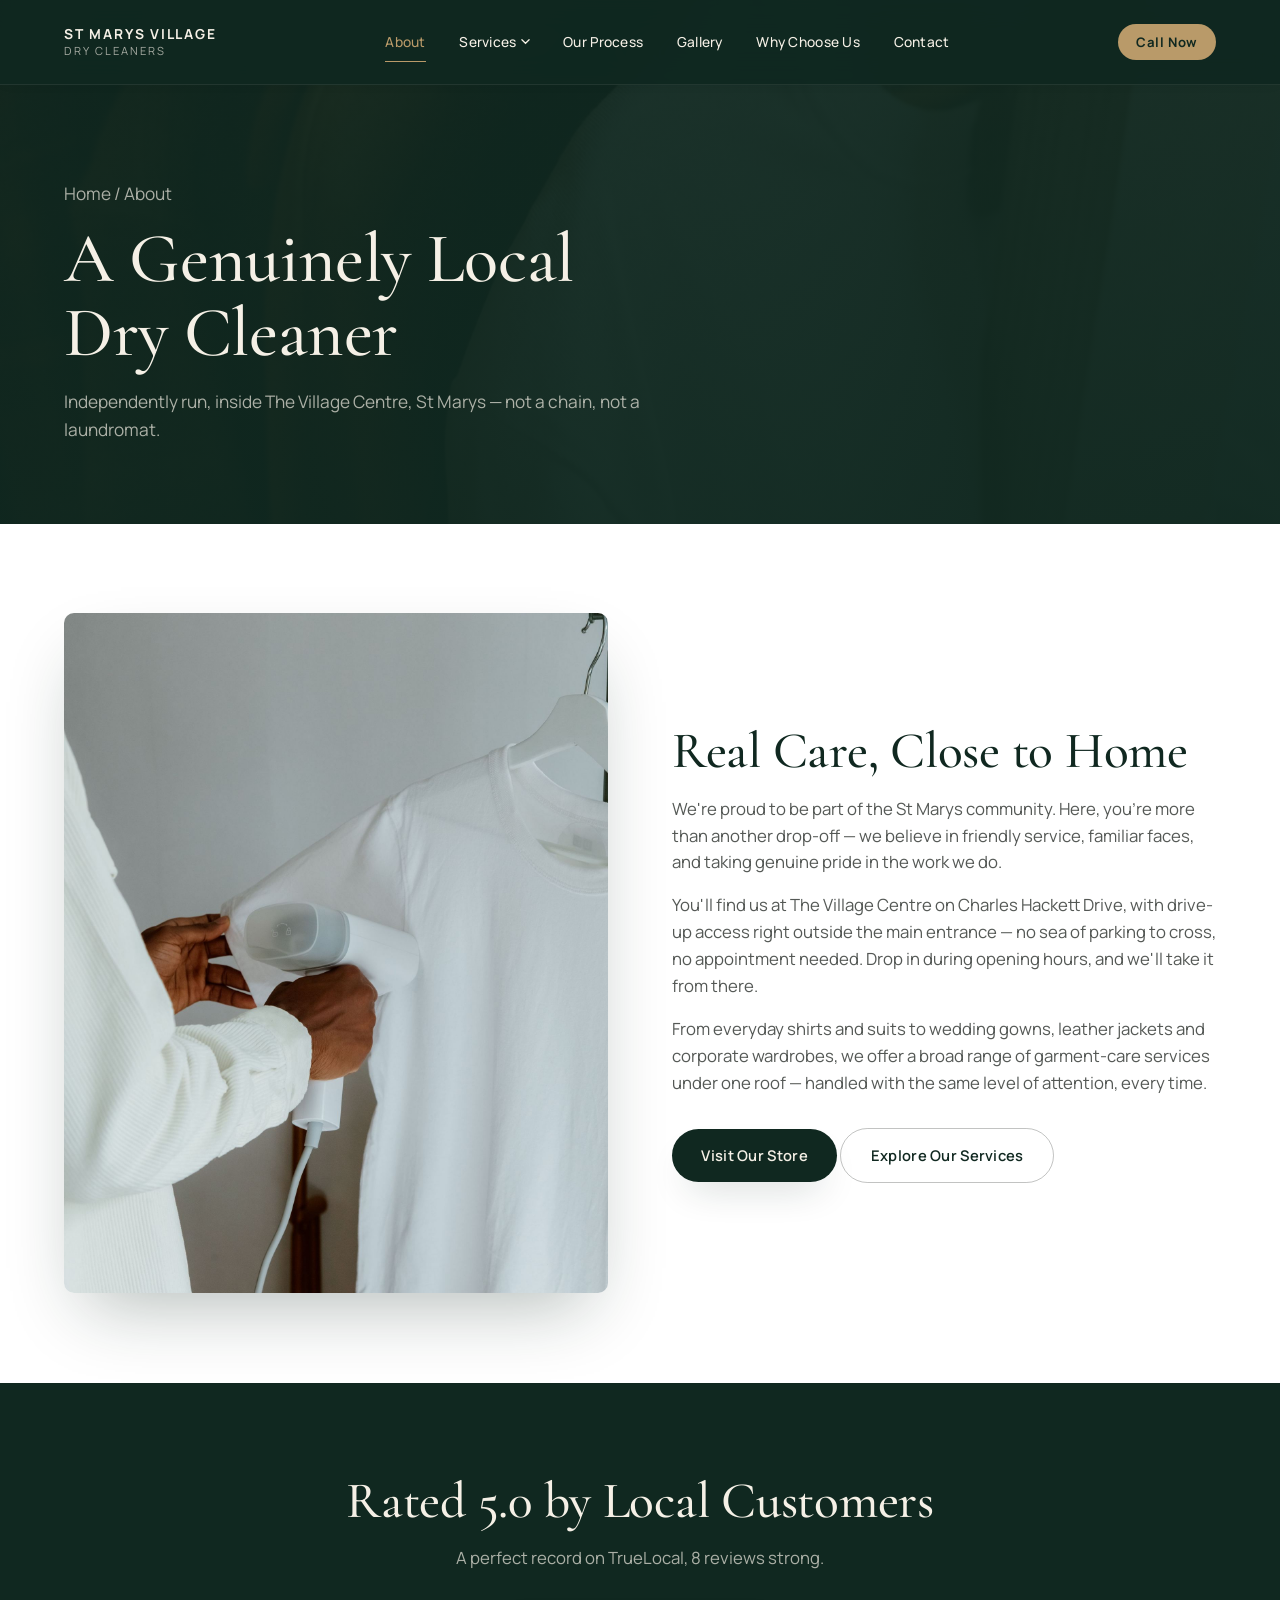
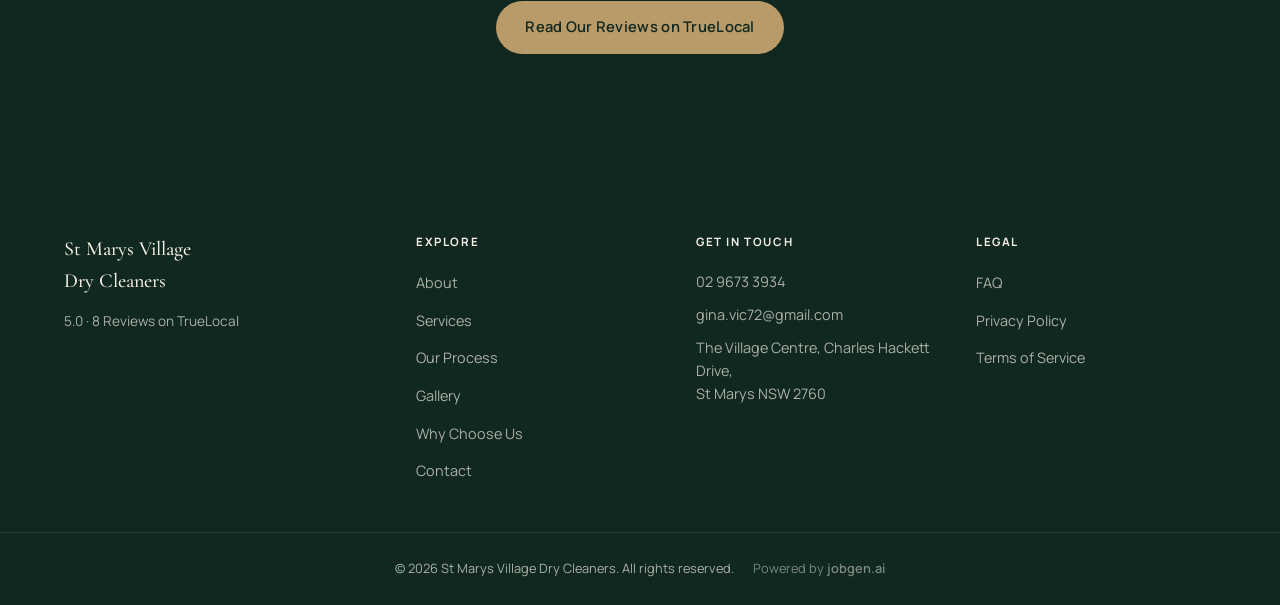
==== about/index.html @ e47453fa "Multi-page site: new Atelier design system and 14 real routes Completed Parts 1-2 of the multi-page " ====
<!doctype html>
<html lang="en-AU">
<head>
<meta charset="UTF-8">
<meta name="viewport" content="width=device-width, initial-scale=1.0">
<title>About Us | St Marys Village Dry Cleaners</title>
<meta name="description" content="St Marys Village Dry Cleaners is an independently run garment-care business at The Village Centre, St Marys NSW. Learn about our story and approach to garment care.">
<link rel="icon" href="data:,">
<link rel="preconnect" href="https://fonts.googleapis.com">
<link rel="preconnect" href="https://fonts.gstatic.com" crossorigin>
<link href="https://fonts.googleapis.com/css2?family=Cormorant+Garamond:ital,wght@0,400;0,500;0,600;0,700;1,500&family=Manrope:wght@400;500;600;700&display=swap" rel="stylesheet">
<link rel="stylesheet" href="../css/tokens.css">
<link rel="stylesheet" href="../css/layout.css">
<link rel="stylesheet" href="../css/page.css">
</head>
<body data-section="about">

<a class="skip-link" href="#main">Skip to content</a>

<!-- ============ NAVIGATION ============ -->
<header class="site-header is-solid" id="siteHeader">
  <div class="header-inner">
    <a href="../" class="brand" aria-label="St Marys Village Dry Cleaners: Home">
      <span class="brand-name">St Marys Village</span>
      <span class="brand-sub">Dry Cleaners</span>
    </a>

    <nav class="main-nav" id="mainNav" aria-label="Primary">
      <ul>
        <li><a href="../about/" data-nav="about">About</a></li>
        <li class="has-mega">
          <a href="../services/" data-nav="services">Services <svg class="nav-caret" viewBox="0 0 10 6" fill="none" aria-hidden="true"><path d="M1 1l4 4 4-4" stroke="currentColor" stroke-width="1.4" stroke-linecap="round"/></svg></a>
          <div class="mega-menu">
            <div class="mega-menu-links">
              <a href="../services/dry-cleaning/" data-preview="dry-cleaning">Professional Dry Cleaning</a>
              <a href="../services/wedding-care/" data-preview="wedding-care">Wedding &amp; Bridal Care</a>
              <a href="../services/alterations/" data-preview="alterations">Alterations &amp; Repairs</a>
              <a href="../services/leather-suede/" data-preview="leather-suede">Leather &amp; Suede Restoration</a>
              <a href="../services/corporate/" data-preview="corporate">Corporate Garment Care</a>
              <a href="../services/" class="is-all">View All Services</a>
            </div>
            <div class="mega-menu-preview" aria-hidden="true">
              <img src="../assets/services/dry-cleaning.jpg" data-key="dry-cleaning" class="is-shown" alt="Professional Dry Cleaning">
              <img src="../assets/services/bridal-gowns.jpg" data-key="wedding-care" alt="Wedding &amp; Bridal Care">
              <img src="../assets/services/alterations.jpg" data-key="alterations" alt="Alterations &amp; Repairs">
              <img src="../assets/services/leather-suede.jpg" data-key="leather-suede" alt="Leather &amp; Suede Restoration">
              <img src="../assets/services/corporate-workwear.jpg" data-key="corporate" alt="Corporate Garment Care">
              <span class="mega-menu-preview-caption" id="megaPreviewCaption">Professional Dry Cleaning</span>
            </div>
          </div>
        </li>
        <li><a href="../our-process/" data-nav="our-process">Our Process</a></li>
        <li><a href="../gallery/" data-nav="gallery">Gallery</a></li>
        <li><a href="../why-choose-us/" data-nav="why-choose-us">Why Choose Us</a></li>
        <li><a href="../contact/" data-nav="contact">Contact</a></li>
      </ul>
      <a href="tel:0296733934" class="nav-mobile-call">
        <svg aria-hidden="true" width="18" height="18" viewBox="0 0 24 24" fill="none"><path d="M6.6 10.8c1.4 2.8 3.8 5.2 6.6 6.6l2.2-2.2c.3-.3.7-.4 1-.2 1.1.4 2.3.6 3.6.6.6 0 1 .4 1 1V20c0 .6-.4 1-1 1C10.9 21 3 13.1 3 3.9 3 3.3 3.4 2.9 4 2.9h3.4c.6 0 1 .4 1 1 0 1.2.2 2.4.6 3.6.1.4 0 .8-.2 1L6.6 10.8z" stroke="currentColor" stroke-width="1.6" stroke-linejoin="round"/></svg>
        <span>Call 02 9673 3934</span>
      </a>
    </nav>

    <div class="header-actions">
      <a href="tel:0296733934" class="header-cta">Call Now</a>
      <button class="nav-toggle" id="navToggle" aria-expanded="false" aria-controls="mainNav" aria-label="Open menu">
        <span></span><span></span><span></span>
      </button>
    </div>
  </div>
  <div class="nav-backdrop" id="navBackdrop"></div>
</header>

<a href="tel:0296733934" class="fixed-call" id="fixedCall" aria-label="Call St Marys Village Dry Cleaners now">
  <span class="fixed-call-pulse" aria-hidden="true"></span>
  <svg aria-hidden="true" width="18" height="18" viewBox="0 0 24 24" fill="none"><path d="M6.6 10.8c1.4 2.8 3.8 5.2 6.6 6.6l2.2-2.2c.3-.3.7-.4 1-.2 1.1.4 2.3.6 3.6.6.6 0 1 .4 1 1V20c0 .6-.4 1-1 1C10.9 21 3 13.1 3 3.9 3 3.3 3.4 2.9 4 2.9h3.4c.6 0 1 .4 1 1 0 1.2.2 2.4.6 3.6.1.4 0 .8-.2 1L6.6 10.8z" stroke="currentColor" stroke-width="1.6" stroke-linejoin="round"/></svg>
  <span>Call Now</span>
</a>


<main id="main">

  <section class="page-hero">
    <div class="page-hero-bg"><img src="../assets/misc/trust-section.jpg" alt=""></div>
    <div class="section-inner">
      <p class="page-hero-crumb"><a href="../">Home</a> / About</p>
      <h1>A Genuinely Local Dry Cleaner</h1>
      <p>Independently run, inside The Village Centre, St Marys — not a chain, not a laundromat.</p>
    </div>
  </section>

  <section class="about-section">
    <div class="section-inner about-grid">
      <div class="about-media reveal" style="--delay:0">
        <img src="../assets/hero/hero-steam-press.jpg" alt="A freshly pressed shirt hanging, ready for collection.">
      </div>
      <div class="reveal" style="--delay:1">
        <h2 class="section-title">Real Care, Close to Home</h2>
        <p class="section-lede">We're proud to be part of the St Marys community. Here, you're more than another drop-off — we believe in friendly service, familiar faces, and taking genuine pride in the work we do.</p>
        <p class="section-lede">You'll find us at The Village Centre on Charles Hackett Drive, with drive-up access right outside the main entrance — no sea of parking to cross, no appointment needed. Drop in during opening hours, and we'll take it from there.</p>
        <p class="section-lede">From everyday shirts and suits to wedding gowns, leather jackets and corporate wardrobes, we offer a broad range of garment-care services under one roof — handled with the same level of attention, every time.</p>
        <div class="hero-actions" style="margin-top:2rem;">
          <a href="../contact/" class="btn btn-primary">Visit Our Store</a>
          <a href="../services/" class="btn btn-outline-dark">Explore Our Services</a>
        </div>
      </div>
    </div>
  </section>

  <section class="page-section page-section--dark">
    <div class="section-inner" style="text-align:center;">
      <h2 class="section-title section-title--on-dark" style="margin:0 auto;">Rated 5.0 by Local Customers</h2>
      <p class="section-lede section-lede--on-dark" style="margin-left:auto;margin-right:auto;">A perfect record on TrueLocal, 8 reviews strong.</p>
      <a class="btn btn-gold" style="margin-top:1.8rem;" href="https://www.truelocal.com.au/nsw/st-marys/st-marys-village-dry-cleaners-13318972" target="_blank" rel="noopener noreferrer">Read Our Reviews on TrueLocal</a>
    </div>
  </section>
</main>

<!-- ============ FOOTER ============ -->
<footer class="site-footer">
  <div class="section-inner footer-grid">
    <div class="footer-brand">
      <p class="footer-name">St Marys Village<br>Dry Cleaners</p>
      <p class="footer-rating">5.0 &middot; 8 Reviews on TrueLocal</p>
    </div>

    <nav class="footer-nav" aria-label="Footer">
      <h4>Explore</h4>
      <ul>
        <li><a href="../about/">About</a></li>
        <li><a href="../services/">Services</a></li>
        <li><a href="../our-process/">Our Process</a></li>
        <li><a href="../gallery/">Gallery</a></li>
        <li><a href="../why-choose-us/">Why Choose Us</a></li>
        <li><a href="../contact/">Contact</a></li>
      </ul>
    </nav>

    <div class="footer-contact">
      <h4>Get in Touch</h4>
      <p><a href="tel:0296733934">02 9673 3934</a></p>
      <p><a href="mailto:gina.vic72@gmail.com">gina.vic72@gmail.com</a></p>
      <p>The Village Centre, Charles Hackett Drive,<br>St Marys NSW 2760</p>
    </div>

    <div class="footer-legal">
      <h4>Legal</h4>
      <ul>
        <li><a href="../faq/">FAQ</a></li>
        <li><a href="../privacy/">Privacy Policy</a></li>
        <li><a href="../terms/">Terms of Service</a></li>
      </ul>
    </div>
  </div>
  <div class="footer-bottom section-inner">
    <p>&copy; <span id="year"></span> St Marys Village Dry Cleaners. All rights reserved.</p>
    <p class="footer-credit">Powered by <a href="https://jobgen.ai" target="_blank" rel="noopener noreferrer">jobgen.ai</a></p>
  </div>
</footer>



<script src="../js/common.js"></script>

</body>
</html>
---- css/tokens.css ----
/* ============================================================
   St Marys Village Dry Cleaners — Design System
   "The Atelier": a cinematic forest-green garment-care identity
   Shared across every page. Loaded first, before layout.css.
   ============================================================ */

*, *::before, *::after { box-sizing: border-box; }
html { scroll-behavior: smooth; }
@media (prefers-reduced-motion: reduce) {
  html { scroll-behavior: auto; }
  * { animation-duration: 0.001ms !important; animation-iteration-count: 1 !important; transition-duration: 0.001ms !important; scroll-behavior: auto !important; }
}
body, h1, h2, h3, h4, p, ul, ol, figure { margin: 0; }
ul, ol { padding: 0; list-style: none; }
img { max-width: 100%; display: block; }
a { color: inherit; text-decoration: none; }
button { font: inherit; color: inherit; background: none; border: 0; cursor: pointer; }

:root {
  /* Atelier palette */
  --forest: #183B32;
  --forest-deep: #102820;
  --cream: #F5F0E6;
  --beige: #D9CCB8;
  --charcoal: #252A26;
  --gold: #B99A69;
  --gold-ink: #8C7447;
  --white: #FFFFFF;
  --text-on-dark: #F5F0E6;
  --text-on-dark-muted: rgba(245, 240, 230, 0.68);

  --shadow-sm: 0 2px 10px -4px rgba(16, 40, 32, 0.14);
  --shadow-md: 0 18px 38px -16px rgba(16, 40, 32, 0.24);
  --shadow-lg: 0 32px 70px -22px rgba(16, 40, 32, 0.32);
  --shadow-dark: 0 20px 50px -14px rgba(0, 0, 0, 0.5);

  --font-display: "Cormorant Garamond", "Playfair Display", Georgia, serif;
  --font-body: "Manrope", -apple-system, BlinkMacSystemFont, "Segoe UI", sans-serif;

  --r-sm: 4px;
  --r-md: 10px;
  --r-pill: 999px;

  --section-y: clamp(3.5rem, 7vw, 7rem);
  --section-x: clamp(1.25rem, 5vw, 4rem);
  --max-w: 1480px;

  --ease: cubic-bezier(0.19, 1, 0.22, 1);
}

body {
  font-family: var(--font-body);
  background: var(--cream);
  color: var(--charcoal);
  line-height: 1.6;
  -webkit-font-smoothing: antialiased;
  overflow-x: hidden;
}

::selection { background: var(--gold); color: var(--forest-deep); }
::-webkit-scrollbar { width: 10px; }
::-webkit-scrollbar-track { background: var(--cream); }
::-webkit-scrollbar-thumb { background: var(--gold); border-radius: var(--r-pill); border: 2px solid var(--cream); }
:focus-visible { outline: 2px solid var(--gold-ink); outline-offset: 3px; border-radius: 2px; }

.skip-link {
  position: absolute; left: 1rem; top: -60px; z-index: 300;
  background: var(--forest-deep); color: var(--cream);
  padding: 0.8em 1.4em; border-radius: var(--r-sm); font-weight: 600;
  transition: top 0.25s var(--ease);
}
.skip-link:focus { top: 1rem; }

.section-inner { max-width: var(--max-w); margin: 0 auto; padding: 0 var(--section-x); }

.eyebrow-label { display: none; } /* reserved: never used above headings, see DESIGN.md craft-floor note */

.section-title {
  font-family: var(--font-display); font-weight: 500;
  font-size: clamp(2.1rem, 4vw, 3.4rem); line-height: 1.1; letter-spacing: -0.005em;
  color: var(--forest-deep);
}
.section-title--on-dark { color: var(--cream); }
.section-lede {
  margin-top: 1rem; max-width: 60ch; color: var(--charcoal); opacity: 0.78; font-size: 1.05rem;
}
.section-lede--on-dark { color: var(--text-on-dark-muted); opacity: 1; }

/* ---------- Reveal / stagger ---------- */
.reveal { opacity: 0; transform: translateY(24px); transition: opacity 0.85s var(--ease), transform 0.85s var(--ease); transition-delay: calc(var(--delay, 0) * 90ms); }
.reveal.is-visible { opacity: 1; transform: translateY(0); }

/* ---------- Buttons ---------- */
.btn {
  display: inline-flex; align-items: center; justify-content: center; gap: 0.5em;
  padding: 1em 2em; border-radius: var(--r-pill);
  font-weight: 600; font-size: 0.92rem; letter-spacing: 0.02em;
  min-height: 48px; white-space: nowrap;
  transition: transform 0.35s var(--ease), box-shadow 0.35s var(--ease), background-color 0.35s var(--ease), border-color 0.35s var(--ease), color 0.35s var(--ease);
}
.btn:hover { transform: translateY(-2px); }
.btn:active { transform: translateY(0); }

.btn-primary { background: var(--forest-deep); color: var(--cream); box-shadow: var(--shadow-md); }
.btn-primary:hover { background: var(--forest); box-shadow: var(--shadow-lg); }

.btn-gold { background: var(--gold); color: var(--forest-deep); box-shadow: var(--shadow-sm); }
.btn-gold:hover { background: var(--gold-ink); color: var(--cream); }

.btn-outline-light { background: transparent; color: var(--text-on-dark); border: 1px solid rgba(245,240,230,0.4); }
.btn-outline-light:hover { background: rgba(245,240,230,0.1); border-color: rgba(245,240,230,0.7); }

.btn-outline-dark { background: transparent; color: var(--forest-deep); border: 1px solid rgba(37,42,38,0.28); }
.btn-outline-dark:hover { background: var(--forest-deep); color: var(--cream); border-color: var(--forest-deep); }

/* ---------- Generic inner-page layout (used by every non-home page) ---------- */
.page-hero {
  position: relative; padding: clamp(8rem, 18vh, 11rem) 0 clamp(3rem, 7vw, 5rem);
  background: var(--forest-deep); color: var(--text-on-dark); overflow: hidden;
}
.page-hero-bg { position: absolute; inset: 0; z-index: 0; }
.page-hero-bg img { width: 100%; height: 100%; object-fit: cover; opacity: 0.32; }
.page-hero-bg::after { content: ""; position: absolute; inset: 0; background: linear-gradient(160deg, rgba(16,40,32,0.78), rgba(16,40,32,0.94)); }
.page-hero .section-inner { position: relative; z-index: 1; }
.page-hero-crumb { font-size: 0.82rem; color: var(--text-on-dark-muted); }
.page-hero-crumb a:hover { color: var(--gold); }
.page-hero h1 {
  margin-top: 0.9rem; font-family: var(--font-display); font-weight: 500; color: var(--cream);
  font-size: clamp(2.6rem, 5.5vw, 4.6rem); line-height: 1.06; letter-spacing: -0.005em; max-width: 16ch;
}
.page-hero p { margin-top: 1.1rem; max-width: 56ch; font-size: 1.08rem; color: var(--text-on-dark-muted); }

.page-section { padding: var(--section-y) 0; }
.page-section--alt { background: var(--white); }
.page-section--dark { background: var(--forest-deep); color: var(--text-on-dark); }
.page-section--dark .section-title { color: var(--cream); }

.prose { max-width: 72ch; }
.prose p + p, .prose p + h2, .prose p + h3, .prose h2 + p, .prose h3 + p { margin-top: 1.1rem; }
.prose h2 { font-family: var(--font-display); font-weight: 500; font-size: 1.7rem; color: var(--forest-deep); margin-top: 2.2rem; }
.prose h3 { font-family: var(--font-display); font-weight: 500; font-size: 1.3rem; color: var(--forest-deep); margin-top: 1.6rem; }
.prose a { color: var(--gold-ink); font-weight: 600; }
.prose a:hover { color: var(--forest); }
.prose ul { padding-left: 1.3rem; list-style: disc; }
.prose ul li + li { margin-top: 0.4rem; }
---- css/layout.css ----
/* ============================================================
   Shared chrome: header/nav/mega-menu, mobile drawer, footer,
   fixed call affordance. Loaded on every page, after tokens.css.
   ============================================================ */

/* ---------- Header / Navigation ---------- */
.site-header {
  position: fixed; top: 0; left: 0; right: 0; z-index: 200;
  transition: background-color 0.4s var(--ease), box-shadow 0.4s var(--ease), border-color 0.4s var(--ease);
  border-bottom: 1px solid transparent;
}
.site-header.is-scrolled, .site-header.is-solid {
  background: rgba(16, 40, 32, 0.92);
  backdrop-filter: blur(16px) saturate(1.2); -webkit-backdrop-filter: blur(16px) saturate(1.2);
  border-bottom-color: rgba(245, 240, 230, 0.08);
  box-shadow: var(--shadow-sm);
}
.header-inner {
  max-width: var(--max-w); margin: 0 auto; padding: 0 var(--section-x);
  display: flex; align-items: center; justify-content: space-between;
  height: 84px; transition: height 0.4s var(--ease);
}
.site-header.is-scrolled .header-inner { height: 70px; }

.brand { display: flex; flex-direction: column; line-height: 1.15; color: var(--text-on-dark); z-index: 2; }
.brand-name { font-size: 0.86rem; font-weight: 700; letter-spacing: 0.13em; text-transform: uppercase; }
.brand-sub { font-size: 0.7rem; letter-spacing: 0.18em; text-transform: uppercase; opacity: 0.65; margin-top: 0.15rem; }

.main-nav { display: flex; align-items: center; }
.main-nav ul { display: flex; align-items: center; gap: 2.1rem; }
.main-nav > ul > li { position: relative; }
.main-nav a {
  position: relative; font-weight: 500; font-size: 0.86rem; letter-spacing: 0.02em; color: var(--text-on-dark);
  padding: 0.5em 0; transition: color 0.3s var(--ease); display: inline-flex; align-items: center; gap: 0.3em;
}
.main-nav a::after {
  content: ""; position: absolute; left: 0; right: 0; bottom: -2px; height: 1px;
  background: var(--gold); transform: scaleX(0); transform-origin: left; transition: transform 0.3s var(--ease);
}
.main-nav a:hover, .main-nav a.is-active { color: var(--gold); }
.main-nav a:hover::after, .main-nav a.is-active::after { transform: scaleX(1); }
.nav-caret { width: 9px; height: 9px; transition: transform 0.3s var(--ease); }
.has-mega:hover .nav-caret, .has-mega:focus-within .nav-caret { transform: rotate(180deg); }

/* Mega menu */
.mega-menu {
  position: absolute; top: calc(100% + 1.1rem); left: 50%; transform: translateX(-50%) translateY(8px);
  width: min(820px, 86vw); background: var(--forest-deep); border-radius: var(--r-md);
  box-shadow: var(--shadow-lg); padding: 1.8rem;
  display: grid; grid-template-columns: 1.1fr 1fr; gap: 1.6rem;
  opacity: 0; pointer-events: none; transition: opacity 0.3s var(--ease), transform 0.3s var(--ease);
}
.has-mega:hover .mega-menu, .has-mega:focus-within .mega-menu { opacity: 1; pointer-events: auto; transform: translateX(-50%) translateY(0); }
.mega-menu-links { display: flex; flex-direction: column; gap: 0.2rem; }
.mega-menu-links a {
  padding: 0.65rem 0.75rem; border-radius: var(--r-sm); font-size: 0.92rem; font-weight: 500;
  color: var(--text-on-dark); transition: background-color 0.25s var(--ease), color 0.25s var(--ease);
}
.mega-menu-links a::after { display: none; }
.mega-menu-links a:hover { background: rgba(245,240,230,0.08); color: var(--gold); }
.mega-menu-links a.is-all { font-weight: 700; color: var(--gold); margin-top: 0.3rem; border-top: 1px solid rgba(245,240,230,0.12); padding-top: 0.9rem; }
.mega-menu-preview { position: relative; border-radius: var(--r-sm); overflow: hidden; min-height: 180px; }
.mega-menu-preview img { position: absolute; inset: 0; width: 100%; height: 100%; object-fit: cover; opacity: 0; transition: opacity 0.4s var(--ease); }
.mega-menu-preview img.is-shown { opacity: 1; }
.mega-menu-preview::after { content: ""; position: absolute; inset: 0; background: linear-gradient(0deg, rgba(16,40,32,0.75), transparent 60%); }
.mega-menu-preview-caption { position: absolute; left: 0.9rem; bottom: 0.8rem; z-index: 1; color: var(--cream); font-family: var(--font-display); font-size: 1.1rem; }

.main-nav a.nav-mobile-call { display: none; }

.header-actions { display: flex; align-items: center; gap: 1rem; }
.header-cta {
  display: flex; align-items: center; padding: 0.6em 1.4em; border-radius: var(--r-pill);
  background: var(--gold); color: var(--forest-deep); font-weight: 700; font-size: 0.82rem; letter-spacing: 0.04em;
  transition: transform 0.3s var(--ease), background-color 0.3s var(--ease);
}
.header-cta:hover { transform: translateY(-2px); background: var(--gold-ink); color: var(--cream); }

.nav-toggle { display: none; flex-direction: column; justify-content: center; gap: 5px; width: 48px; height: 48px; position: relative; z-index: 210; }
.nav-toggle span { width: 22px; height: 1.5px; background: var(--text-on-dark); margin: 0 auto; transition: transform 0.35s var(--ease), opacity 0.25s var(--ease); }
.nav-toggle[aria-expanded="true"] span:nth-child(1) { transform: translateY(6.5px) rotate(45deg); }
.nav-toggle[aria-expanded="true"] span:nth-child(2) { opacity: 0; }
.nav-toggle[aria-expanded="true"] span:nth-child(3) { transform: translateY(-6.5px) rotate(-45deg); }

.nav-backdrop { position: fixed; inset: 0; background: rgba(16,40,32,0.6); backdrop-filter: blur(4px); opacity: 0; pointer-events: none; transition: opacity 0.4s var(--ease); z-index: 190; }
.nav-backdrop.is-visible { opacity: 1; pointer-events: auto; }
@media (min-width: 981px) { .nav-backdrop { display: none; } }

@media (max-width: 980px) {
  .main-nav {
    position: fixed; top: 0; right: 0; height: 100vh; width: min(86vw, 380px); z-index: 205;
    background: var(--forest-deep); transform: translateX(100%); transition: transform 0.45s var(--ease);
    display: flex; flex-direction: column; justify-content: center; padding: 2rem;
    box-shadow: -10px 0 40px rgba(0,0,0,0.3); overflow-y: auto;
  }
  .main-nav.is-open { transform: translateX(0); }
  .main-nav > ul { flex-direction: column; align-items: flex-start; gap: 0; width: 100%; }
  .main-nav > ul > li { width: 100%; }
  .main-nav a { font-family: var(--font-display); font-weight: 500; font-size: 1.35rem; min-height: 48px; width: 100%; }
  .main-nav a::after { display: none; }
  .mega-menu {
    position: static; transform: none; opacity: 1; pointer-events: auto; width: 100%;
    display: none; grid-template-columns: 1fr; box-shadow: none; background: rgba(245,240,230,0.04);
    margin: 0.3rem 0 0.8rem; padding: 0.6rem;
  }
  .has-mega.is-open .mega-menu { display: block; }
  .mega-menu-preview { display: none; }
  .main-nav a.nav-mobile-call {
    margin-top: 2rem; display: flex; align-items: center; justify-content: center; gap: 0.6em;
    padding: 1em; border-radius: var(--r-pill); background: var(--gold);
    color: var(--forest-deep); font-weight: 700; min-height: 52px;
  }
  .nav-toggle { display: flex; }
  .header-cta { display: none; }
}

/* ---------- Fixed call affordance ---------- */
.fixed-call {
  position: fixed; right: clamp(1rem, 4vw, 2rem); bottom: clamp(1rem, 4vw, 2rem); z-index: 150;
  display: flex; align-items: center; gap: 0.55em;
  padding: 0.95em 1.4em; border-radius: var(--r-pill);
  background: var(--forest-deep); color: var(--cream); font-weight: 600; font-size: 0.88rem;
  box-shadow: var(--shadow-dark);
  transform: translateY(24px) scale(0.92); opacity: 0; pointer-events: none;
  transition: transform 0.4s var(--ease), opacity 0.4s var(--ease), box-shadow 0.3s var(--ease);
  min-height: 48px; min-width: 48px;
}
.fixed-call.is-visible { transform: translateY(0) scale(1); opacity: 1; pointer-events: auto; }
.fixed-call:hover { box-shadow: 0 22px 54px -12px rgba(0,0,0,0.5); transform: translateY(-3px) scale(1); background: var(--forest); }
.fixed-call-pulse { position: absolute; inset: 0; border-radius: var(--r-pill); background: var(--gold); animation: call-pulse 2.6s ease-out infinite; z-index: -1; }
@keyframes call-pulse { 0% { opacity: 0.4; transform: scale(1); } 100% { opacity: 0; transform: scale(1.5); } }
@media (prefers-reduced-motion: reduce) { .fixed-call-pulse { animation: none; } }

/* ---------- Footer ---------- */
.site-footer { background: var(--forest-deep); color: var(--text-on-dark-muted); padding-top: var(--section-y); }
.footer-grid { display: grid; grid-template-columns: 1.3fr 1fr 1fr 1fr; gap: 2.5rem; align-items: start; padding-bottom: 3rem; border-bottom: 1px solid rgba(245,240,230,0.1); }
.footer-name { font-family: var(--font-display); font-weight: 500; font-size: 1.25rem; color: var(--cream); }
.footer-rating { margin-top: 0.9rem; font-size: 0.85rem; }
.footer-nav h4, .footer-contact h4, .footer-legal h4 { color: var(--cream); font-size: 0.72rem; font-weight: 700; letter-spacing: 0.14em; text-transform: uppercase; margin-bottom: 1.2rem; }
.footer-nav ul, .footer-legal ul { display: flex; flex-direction: column; gap: 0.75rem; }
.footer-nav a, .footer-contact a, .footer-legal a { font-size: 0.9rem; transition: color 0.25s var(--ease); }
.footer-nav a:hover, .footer-contact a:hover, .footer-legal a:hover { color: var(--gold); }
.footer-contact p { font-size: 0.9rem; line-height: 1.6; margin-bottom: 0.6rem; }
.footer-bottom { padding: 1.6rem var(--section-x); font-size: 0.8rem; display: flex; flex-wrap: wrap; justify-content: center; align-items: center; gap: 0.4rem 1.2rem; }
.footer-credit { opacity: 0.7; }
.footer-credit a { font-weight: 600; transition: color 0.25s var(--ease); }
.footer-credit a:hover { color: var(--gold); }

@media (max-width: 980px) {
  .footer-grid { grid-template-columns: 1fr 1fr; }
  .footer-brand { grid-column: span 2; }
}
@media (max-width: 600px) {
  .footer-grid { grid-template-columns: 1fr; gap: 2.2rem; }
  .footer-brand { grid-column: span 1; }
}
---- css/page.css ----
/* ============================================================
   Shared inner-page components (About, Services, Process,
   Gallery, Why Choose Us, Contact, FAQ, Privacy, Terms).
   Loaded after tokens.css + layout.css on every non-home page.
   ============================================================ */

/* ---------- Services hub grid ---------- */
.services-grid-section { padding: var(--section-y) 0; background: var(--cream); }
.services-hub-grid { margin-top: 2.6rem; display: grid; grid-template-columns: repeat(3, 1fr); gap: 1.5rem; }
.service-hub-card {
  position: relative; display: block; border-radius: var(--r-md); overflow: hidden; aspect-ratio: 4 / 3.3;
  box-shadow: var(--shadow-sm); transition: box-shadow 0.35s var(--ease);
}
.service-hub-card:hover { box-shadow: var(--shadow-md); }
.service-hub-card img { width: 100%; height: 100%; object-fit: cover; transition: transform 0.6s var(--ease); }
.service-hub-card:hover img { transform: scale(1.06); }
.service-hub-card::after { content: ""; position: absolute; inset: 0; background: linear-gradient(0deg, rgba(16,40,32,0.85) 0%, rgba(16,40,32,0.15) 55%, transparent 75%); }
.service-hub-caption { position: absolute; left: 0; right: 0; bottom: 0; padding: 1.4rem; color: var(--cream); z-index: 1; }
.service-hub-caption h3 { font-family: var(--font-display); font-weight: 500; font-size: 1.3rem; }
.service-hub-caption p { margin-top: 0.4rem; font-size: 0.86rem; color: var(--text-on-dark-muted); }
@media (max-width: 980px) { .services-hub-grid { grid-template-columns: repeat(2, 1fr); } }
@media (max-width: 600px) { .services-hub-grid { grid-template-columns: 1fr; } }

/* ---------- Service detail page ---------- */
.service-detail { padding: var(--section-y) 0; background: var(--white); }
.service-detail-grid { display: grid; grid-template-columns: 1.1fr 0.9fr; gap: clamp(2rem, 5vw, 4rem); align-items: start; }
.service-detail-media { border-radius: var(--r-md); overflow: hidden; box-shadow: var(--shadow-lg); aspect-ratio: 4 / 3.4; position: sticky; top: 7rem; }
.service-detail-media img { width: 100%; height: 100%; object-fit: cover; }
.service-detail-list { margin-top: 1.6rem; display: flex; flex-direction: column; gap: 0.9rem; }
.service-detail-list li { display: flex; gap: 0.8rem; font-size: 0.98rem; color: var(--charcoal); }
.service-detail-list li svg { flex-shrink: 0; color: var(--gold-ink); margin-top: 0.3em; }
.service-detail-cta { margin-top: 2.2rem; display: flex; flex-wrap: wrap; gap: 1rem; }
.related-services { padding: var(--section-y) 0; background: var(--cream); }
.related-grid { margin-top: 2.2rem; display: grid; grid-template-columns: repeat(4, 1fr); gap: 1.2rem; }
.related-card { display: block; border-radius: var(--r-sm); overflow: hidden; position: relative; aspect-ratio: 1/1; box-shadow: var(--shadow-sm); }
.related-card img { width: 100%; height: 100%; object-fit: cover; transition: transform 0.5s var(--ease); }
.related-card:hover img { transform: scale(1.08); }
.related-card::after { content: ""; position: absolute; inset: 0; background: linear-gradient(0deg, rgba(16,40,32,0.78), transparent 60%); }
.related-card span { position: absolute; left: 0.8rem; bottom: 0.7rem; color: var(--cream); font-size: 0.86rem; font-weight: 600; z-index: 1; }
@media (max-width: 980px) { .service-detail-grid { grid-template-columns: 1fr; } .service-detail-media { position: static; } .related-grid { grid-template-columns: repeat(2, 1fr); } }

/* ---------- Process (full page) ---------- */
.process-full { padding: var(--section-y) 0; background: var(--white); }
.process-full-list { margin-top: 2.6rem; display: flex; flex-direction: column; gap: 0; }
.process-full-item { display: grid; grid-template-columns: 90px 1fr; gap: 1.8rem; padding: 2.2rem 0; border-top: 1px solid var(--beige); }
.process-full-item:last-child { border-bottom: 1px solid var(--beige); }
.process-full-num { font-family: var(--font-display); font-size: 2.6rem; color: transparent; -webkit-text-stroke: 1.3px var(--beige); line-height: 1; }
.process-full-item h3 { font-family: var(--font-display); font-weight: 500; font-size: 1.4rem; color: var(--forest-deep); }
.process-full-item p { margin-top: 0.6rem; max-width: 60ch; color: var(--charcoal); opacity: 0.82; }

/* ---------- Why choose us (full page) ---------- */
.why-full-grid { margin-top: 2.6rem; display: grid; grid-template-columns: repeat(2, 1fr); gap: 2rem; }
.why-full-card { padding: 2rem; background: var(--white); border-radius: var(--r-md); box-shadow: var(--shadow-sm); }
.why-full-card h3 { font-family: var(--font-display); font-weight: 500; font-size: 1.3rem; color: var(--forest-deep); }
.why-full-card p { margin-top: 0.7rem; color: var(--charcoal); opacity: 0.82; }
@media (max-width: 760px) { .why-full-grid { grid-template-columns: 1fr; } }

/* ---------- Gallery (full page) ---------- */
.gallery-full-section { padding: var(--section-y) 0; background: var(--cream); }
.gallery-full-grid { margin-top: 2.6rem; columns: 3 260px; column-gap: 1rem; }
.gallery-full-grid .gallery-item { display: block; width: 100%; margin-bottom: 1rem; border-radius: var(--r-sm); overflow: hidden; break-inside: avoid; box-shadow: var(--shadow-sm); }
@media (max-width: 760px) { .gallery-full-grid { columns: 2 200px; } }
@media (max-width: 480px) { .gallery-full-grid { columns: 1; } }

/* ---------- Contact (split screen) ---------- */
.contact-split-section { background: var(--white); }
.contact-split { display: flex; min-height: 620px; }
.contact-intro-panel { position: relative; flex: 1; display: flex; align-items: center; justify-content: center; background: var(--forest-deep); overflow: hidden; padding: var(--section-y) var(--section-x); }
.contact-bg { position: absolute; inset: 0; width: 100%; height: 100%; object-fit: cover; opacity: 0.28; filter: grayscale(0.8); }
.contact-intro-panel::after { content: ""; position: absolute; inset: 0; background: linear-gradient(160deg, rgba(16,40,32,0.75), rgba(16,40,32,0.92)); }
.contact-intro-content { position: relative; z-index: 1; text-align: center; max-width: 440px; }
.contact-intro-content h1 { font-family: var(--font-display); font-weight: 500; font-size: clamp(2rem, 3.6vw, 3rem); line-height: 1.1; color: var(--cream); }
.contact-intro-content p { margin-top: 1rem; color: var(--text-on-dark-muted); }
.contact-cta-row { margin-top: 2.2rem; display: flex; flex-wrap: wrap; justify-content: center; gap: 1rem; }
.contact-card-panel { flex: 1; display: flex; align-items: center; justify-content: center; padding: var(--section-y) var(--section-x); background: var(--cream); }
.contact-card { width: 100%; max-width: 440px; }
.contact-card-title { font-family: var(--font-display); font-weight: 500; font-size: 1.4rem; color: var(--forest-deep); }
.contact-address { margin-top: 0.8rem; font-size: 1.05rem; color: var(--charcoal); line-height: 1.5; max-width: 32ch; }
.contact-directions { display: inline-block; margin-top: 0.6rem; font-size: 0.88rem; font-weight: 600; color: var(--gold-ink); border-bottom: 1px solid rgba(140,116,71,0.4); padding-bottom: 0.1em; }
.hours-list { margin-top: 2rem; padding-top: 1.4rem; border-top: 1px solid var(--beige); }
.hours-row { display: flex; justify-content: space-between; padding: 0.55rem 0; font-size: 0.92rem; }
.hours-row:not(:last-child) { border-bottom: 1px dashed rgba(37,42,38,0.18); }
.hours-row span:first-child { color: var(--charcoal); opacity: 0.75; }
.hours-row span:last-child { font-weight: 600; color: var(--charcoal); }
.contact-map-frame { margin-top: 2rem; position: relative; border-radius: var(--r-sm); overflow: hidden; aspect-ratio: 16 / 10; background: var(--beige); }
.contact-map-frame iframe { width: 100%; height: 100%; border: 0; filter: saturate(0.85) contrast(1.05); }
.contact-email-row { margin-top: 1.4rem; display: flex; flex-wrap: wrap; gap: 0.8rem; }
@media (max-width: 980px) { .contact-split { flex-direction: column; min-height: 0; } }

/* ---------- FAQ accordion ---------- */
.faq-section { padding: var(--section-y) 0; background: var(--white); }
.faq-inner { max-width: 820px; }
.accordion { margin-top: 2.5rem; }
.accordion-item { border-bottom: 1px solid var(--beige); }
.accordion-trigger { width: 100%; text-align: left; display: flex; align-items: center; justify-content: space-between; gap: 1rem; padding: 1.5rem 0.2rem; font-family: var(--font-display); font-weight: 500; font-size: 1.15rem; color: var(--forest-deep); min-height: 48px; }
.accordion-trigger:hover { color: var(--gold-ink); }
.accordion-trigger .faq-icon { position: relative; width: 22px; height: 22px; flex-shrink: 0; }
.accordion-trigger .faq-icon::before, .accordion-trigger .faq-icon::after { content: ""; position: absolute; top: 50%; left: 50%; background: var(--forest-deep); transition: transform 0.35s var(--ease); }
.accordion-trigger .faq-icon::before { width: 14px; height: 2px; transform: translate(-50%, -50%); }
.accordion-trigger .faq-icon::after { width: 2px; height: 14px; transform: translate(-50%, -50%); }
.accordion-trigger[aria-expanded="true"] .faq-icon::after { transform: translate(-50%, -50%) rotate(90deg); opacity: 0; }
.accordion-panel { display: grid; grid-template-rows: 0fr; overflow: hidden; transition: grid-template-rows 0.4s var(--ease); }
.accordion-item.is-open .accordion-panel { grid-template-rows: 1fr; }
.accordion-panel > p { overflow: hidden; min-height: 0; padding-bottom: 0; color: var(--charcoal); opacity: 0.82; line-height: 1.65; max-width: 68ch; font-size: 1rem; }
.accordion-item.is-open .accordion-panel > p { padding-bottom: 1.6rem; }
.accordion-panel > p a { color: var(--gold-ink); font-weight: 600; }

/* ---------- About page ---------- */
.about-section { padding: var(--section-y) 0; background: var(--white); }
.about-grid { display: grid; grid-template-columns: 1fr 1fr; gap: clamp(2rem, 5vw, 4rem); align-items: center; }
.about-media { border-radius: var(--r-md); overflow: hidden; box-shadow: var(--shadow-lg); aspect-ratio: 4 / 5; }
.about-media img { width: 100%; height: 100%; object-fit: cover; }
@media (max-width: 860px) { .about-grid { grid-template-columns: 1fr; } }
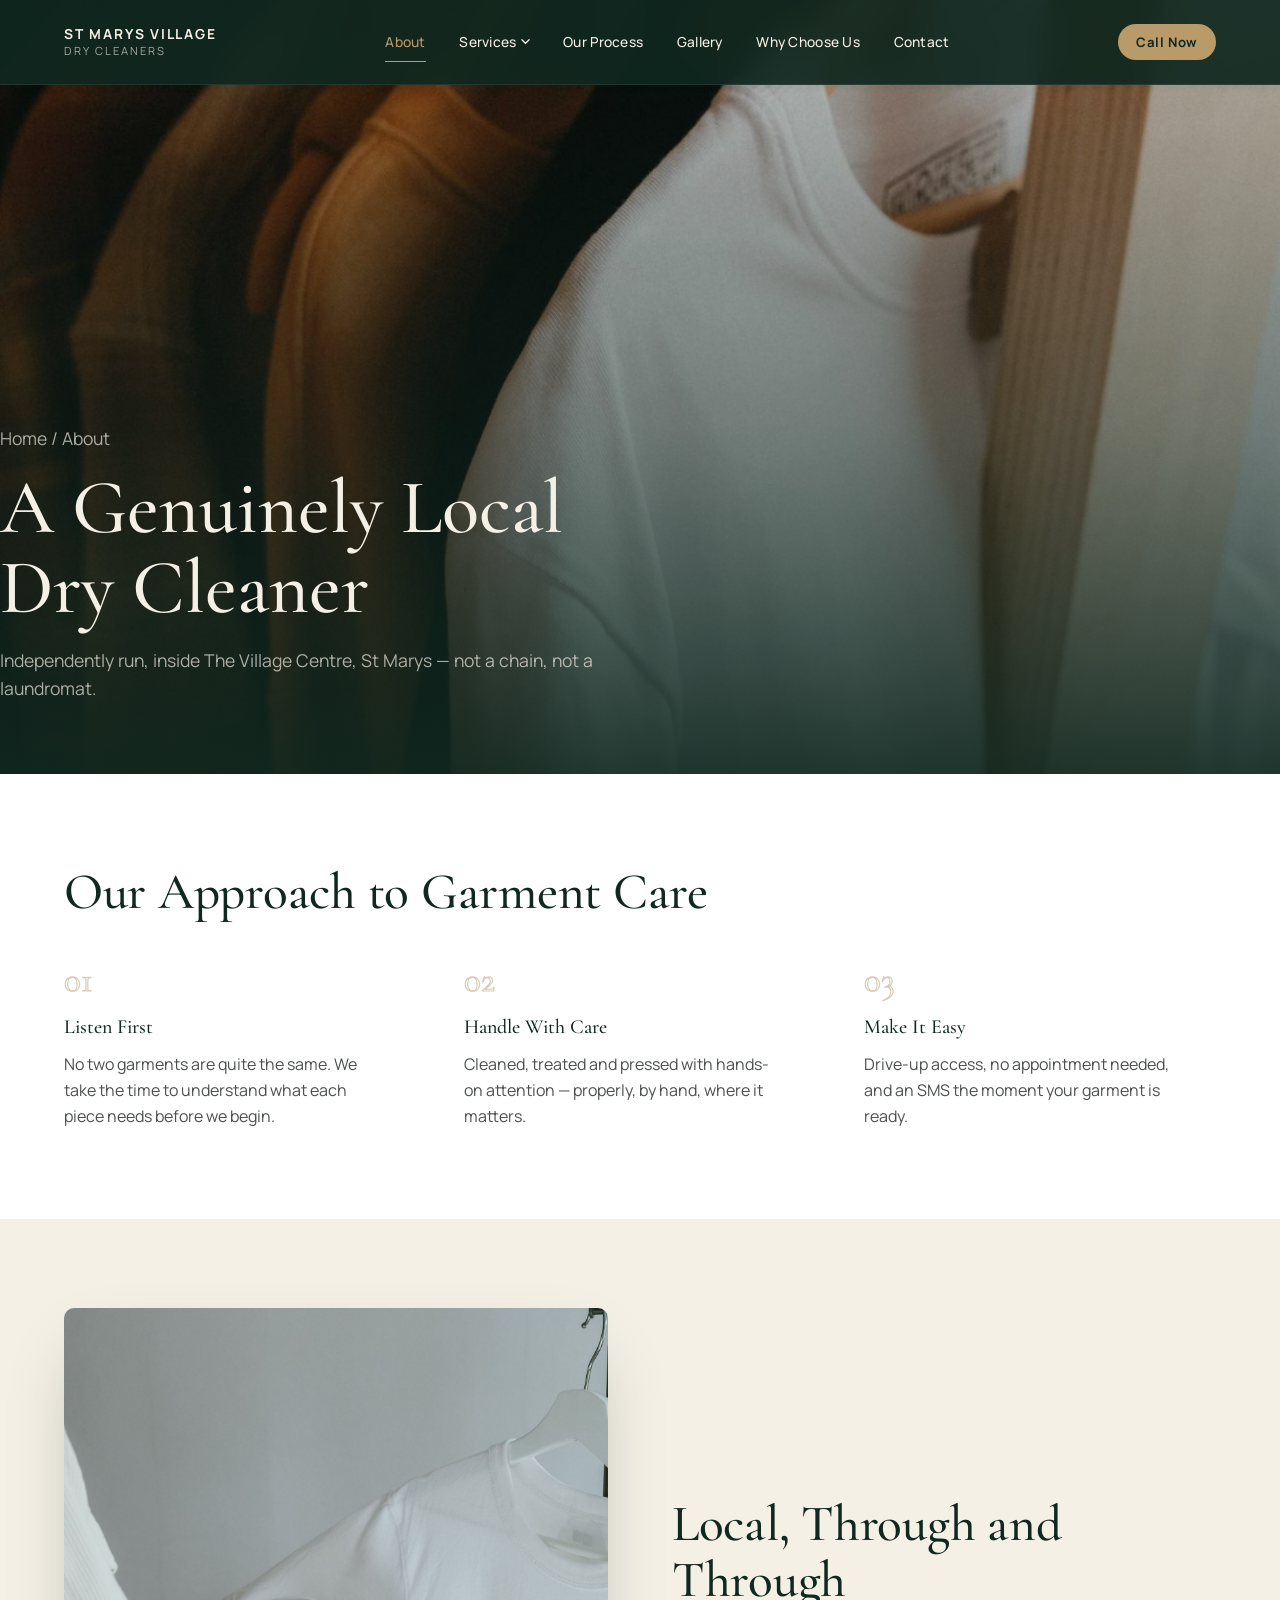
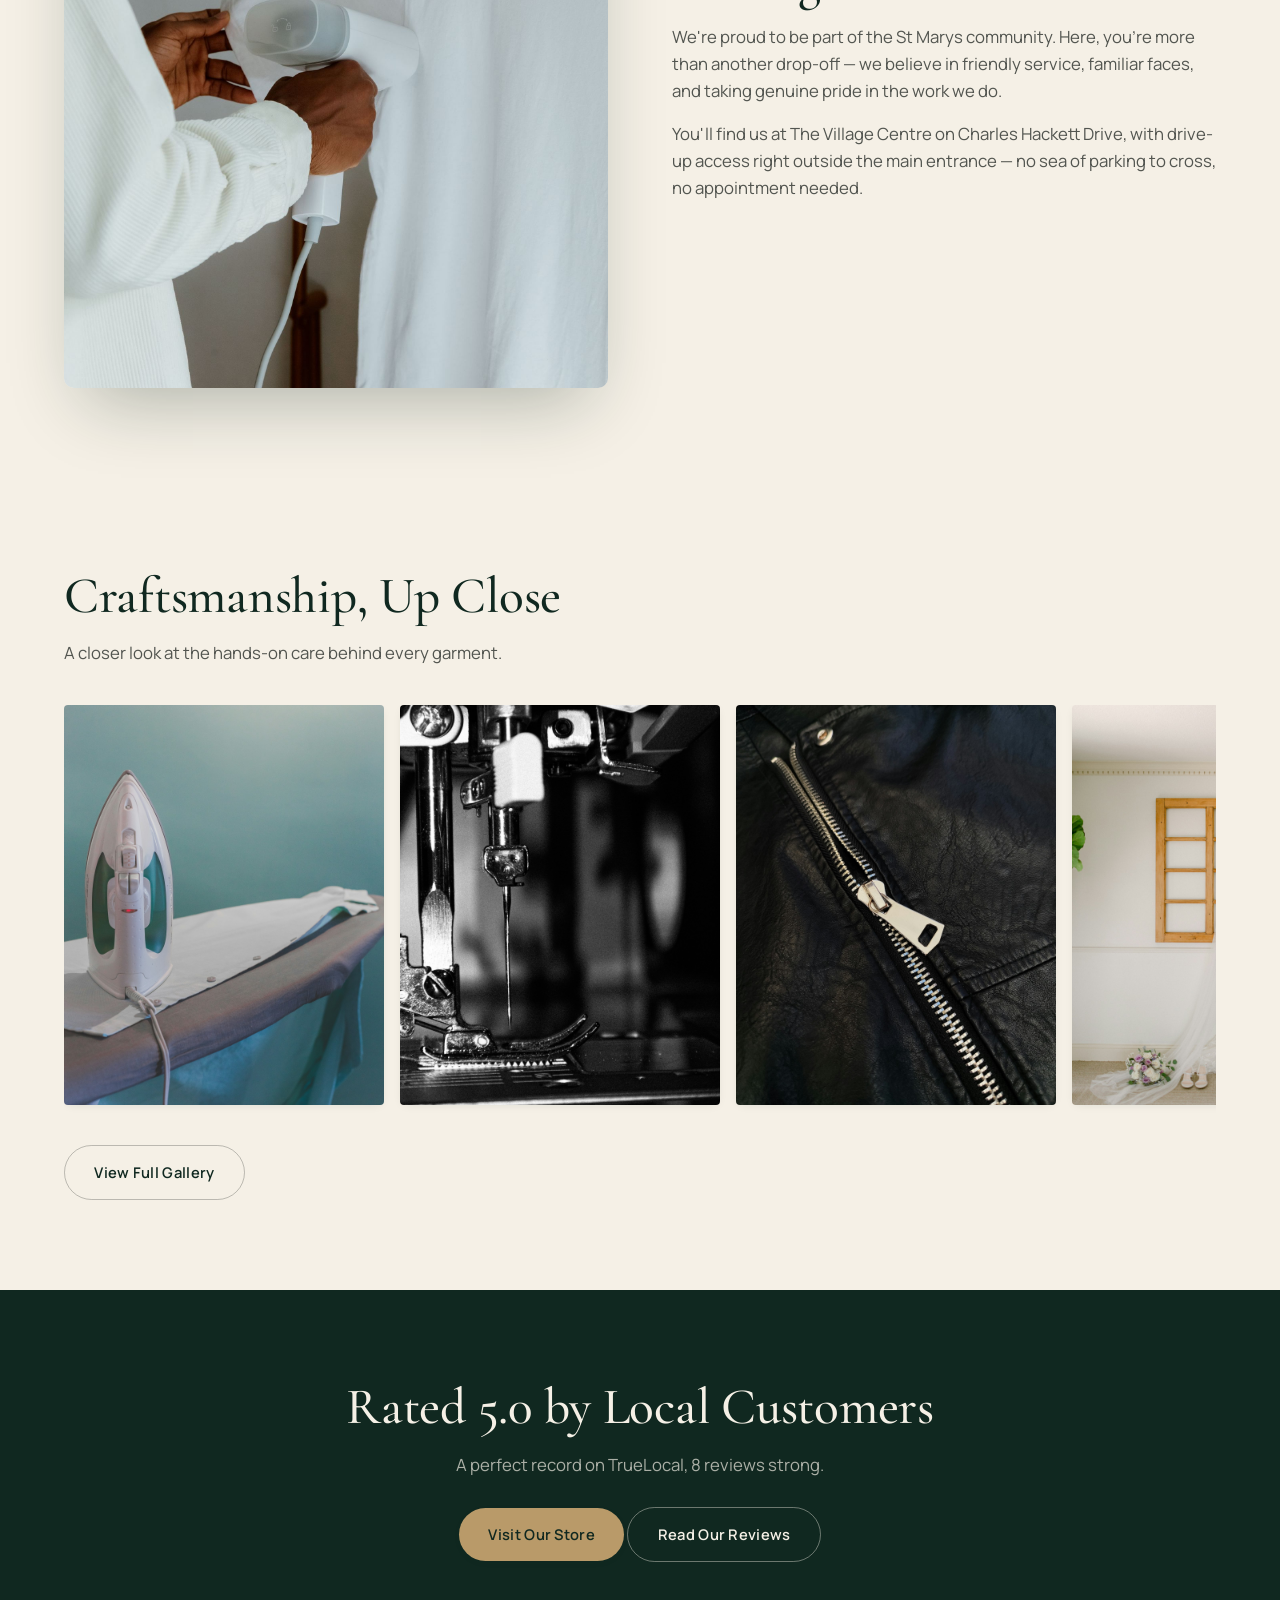
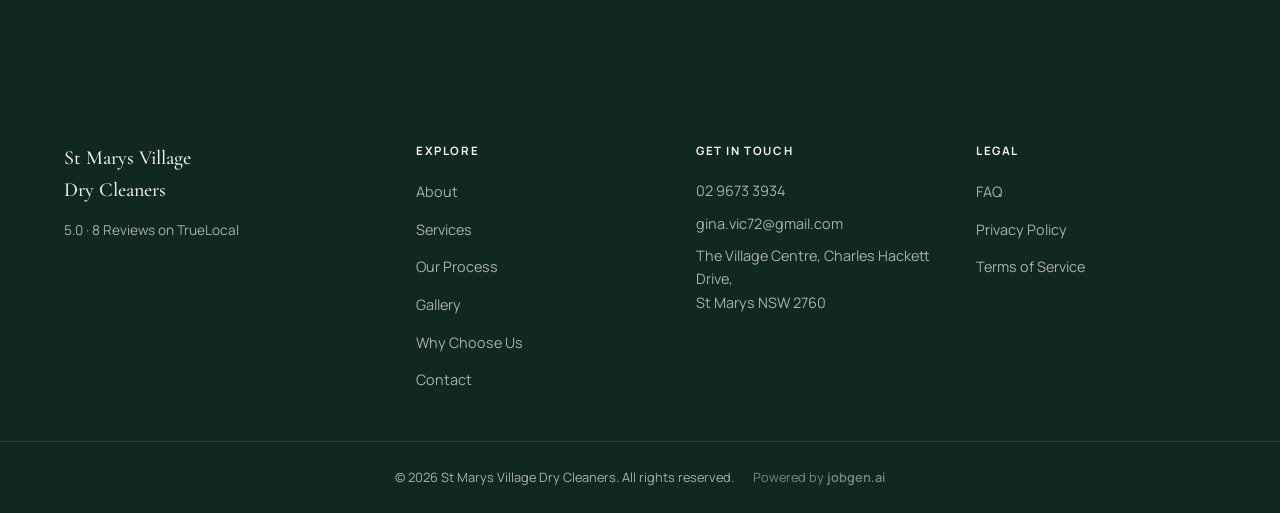
==== commit 2d9d1f41: "Part 3: unique visual composition for About and every service page Each page now has a genuinely dis" ====
--- a/about/index.html
+++ b/about/index.html
@@ -4,7 +4,7 @@
 <meta charset="UTF-8">
 <meta name="viewport" content="width=device-width, initial-scale=1.0">
 <title>About Us | St Marys Village Dry Cleaners</title>
-<meta name="description" content="St Marys Village Dry Cleaners is an independently run garment-care business at The Village Centre, St Marys NSW. Learn about our story and approach to garment care.">
+<meta name="description" content="St Marys Village Dry Cleaners is an independently run garment-care business at The Village Centre, St Marys NSW. Our approach, our neighbourhood, and the care behind every garment.">
 <link rel="icon" href="data:,">
 <link rel="preconnect" href="https://fonts.googleapis.com">
 <link rel="preconnect" href="https://fonts.gstatic.com" crossorigin>
@@ -12,6 +12,7 @@
 <link rel="stylesheet" href="../css/tokens.css">
 <link rel="stylesheet" href="../css/layout.css">
 <link rel="stylesheet" href="../css/page.css">
+<link rel="stylesheet" href="../css/service-pages.css">
 </head>
 <body data-section="about">
 
@@ -79,29 +80,64 @@
 
 <main id="main">
 
-  <section class="page-hero">
-    <div class="page-hero-bg"><img src="../assets/misc/trust-section.jpg" alt=""></div>
+  <section class="cine-hero">
+    <div class="cine-hero-media"><img src="../assets/misc/trust-section.jpg" alt="Garments hanging closely together on a rail, catching warm light."></div>
+    <div class="cine-hero-scrim" aria-hidden="true"></div>
+    <div class="section-inner cine-hero-content">
+      <p class="cine-hero-crumb"><a href="../">Home</a> / About</p>
+      <h1>A Genuinely Local Dry Cleaner</h1>
+      <p>Independently run, inside The Village Centre, St Marys &mdash; not a chain, not a laundromat.</p>
+    </div>
+  </section>
+
+  <section class="pillars-section">
     <div class="section-inner">
-      <p class="page-hero-crumb"><a href="../">Home</a> / About</p>
-      <h1>A Genuinely Local Dry Cleaner</h1>
-      <p>Independently run, inside The Village Centre, St Marys — not a chain, not a laundromat.</p>
-    </div>
-  </section>
-
-  <section class="about-section">
+      <h2 class="section-title">Our Approach to Garment Care</h2>
+      <div class="pillars-row">
+        <div class="pillar reveal" style="--delay:0">
+          <span class="pillar-num">01</span>
+          <h3>Listen First</h3>
+          <p>No two garments are quite the same. We take the time to understand what each piece needs before we begin.</p>
+        </div>
+        <div class="pillar reveal" style="--delay:1">
+          <span class="pillar-num">02</span>
+          <h3>Handle With Care</h3>
+          <p>Cleaned, treated and pressed with hands-on attention &mdash; properly, by hand, where it matters.</p>
+        </div>
+        <div class="pillar reveal" style="--delay:2">
+          <span class="pillar-num">03</span>
+          <h3>Make It Easy</h3>
+          <p>Drive-up access, no appointment needed, and an SMS the moment your garment is ready.</p>
+        </div>
+      </div>
+    </div>
+  </section>
+
+  <section class="about-section" style="background:var(--cream);">
     <div class="section-inner about-grid">
       <div class="about-media reveal" style="--delay:0">
         <img src="../assets/hero/hero-steam-press.jpg" alt="A freshly pressed shirt hanging, ready for collection.">
       </div>
       <div class="reveal" style="--delay:1">
-        <h2 class="section-title">Real Care, Close to Home</h2>
-        <p class="section-lede">We're proud to be part of the St Marys community. Here, you're more than another drop-off — we believe in friendly service, familiar faces, and taking genuine pride in the work we do.</p>
-        <p class="section-lede">You'll find us at The Village Centre on Charles Hackett Drive, with drive-up access right outside the main entrance — no sea of parking to cross, no appointment needed. Drop in during opening hours, and we'll take it from there.</p>
-        <p class="section-lede">From everyday shirts and suits to wedding gowns, leather jackets and corporate wardrobes, we offer a broad range of garment-care services under one roof — handled with the same level of attention, every time.</p>
-        <div class="hero-actions" style="margin-top:2rem;">
-          <a href="../contact/" class="btn btn-primary">Visit Our Store</a>
-          <a href="../services/" class="btn btn-outline-dark">Explore Our Services</a>
-        </div>
+        <h2 class="section-title">Local, Through and Through</h2>
+        <p class="section-lede">We're proud to be part of the St Marys community. Here, you're more than another drop-off &mdash; we believe in friendly service, familiar faces, and taking genuine pride in the work we do.</p>
+        <p class="section-lede">You'll find us at The Village Centre on Charles Hackett Drive, with drive-up access right outside the main entrance &mdash; no sea of parking to cross, no appointment needed.</p>
+      </div>
+    </div>
+  </section>
+
+  <section class="filmstrip-section">
+    <div class="section-inner">
+      <h2 class="section-title">Craftsmanship, Up Close</h2>
+      <p class="section-lede">A closer look at the hands-on care behind every garment.</p>
+      <div class="filmstrip">
+        <div class="filmstrip-item"><img src="../assets/gallery/gallery-01.jpg" alt="An iron pressing a freshly laundered shirt on the board." loading="lazy"></div>
+        <div class="filmstrip-item"><img src="../assets/gallery/gallery-09.jpg" alt="Alterations work in progress on a sewing machine." loading="lazy"></div>
+        <div class="filmstrip-item"><img src="../assets/gallery/gallery-08.jpg" alt="Detail of a leather jacket's zipper and stitching." loading="lazy"></div>
+        <div class="filmstrip-item"><img src="../assets/gallery/gallery-06.jpg" alt="A bridal gown hanging in soft natural light." loading="lazy"></div>
+      </div>
+      <div class="hero-actions" style="margin-top:2rem; justify-content:flex-start;">
+        <a href="../gallery/" class="btn btn-outline-dark">View Full Gallery</a>
       </div>
     </div>
   </section>
@@ -110,7 +146,10 @@
     <div class="section-inner" style="text-align:center;">
       <h2 class="section-title section-title--on-dark" style="margin:0 auto;">Rated 5.0 by Local Customers</h2>
       <p class="section-lede section-lede--on-dark" style="margin-left:auto;margin-right:auto;">A perfect record on TrueLocal, 8 reviews strong.</p>
-      <a class="btn btn-gold" style="margin-top:1.8rem;" href="https://www.truelocal.com.au/nsw/st-marys/st-marys-village-dry-cleaners-13318972" target="_blank" rel="noopener noreferrer">Read Our Reviews on TrueLocal</a>
+      <div class="hero-actions" style="margin-top:1.8rem;">
+        <a class="btn btn-gold" href="../contact/">Visit Our Store</a>
+        <a class="btn btn-outline-light" href="https://www.truelocal.com.au/nsw/st-marys/st-marys-village-dry-cleaners-13318972" target="_blank" rel="noopener noreferrer">Read Our Reviews</a>
+      </div>
     </div>
   </section>
 </main>
@@ -160,6 +199,6 @@
 
 
 <script src="../js/common.js"></script>
-
+<script src="../js/service-pages.js"></script>
 </body>
 </html>
--- a/css/tokens.css
+++ b/css/tokens.css
@@ -62,6 +62,8 @@
 ::-webkit-scrollbar-track { background: var(--cream); }
 ::-webkit-scrollbar-thumb { background: var(--gold); border-radius: var(--r-pill); border: 2px solid var(--cream); }
 :focus-visible { outline: 2px solid var(--gold-ink); outline-offset: 3px; border-radius: 2px; }
+
+.sr-only { position: absolute; width: 1px; height: 1px; padding: 0; margin: -1px; overflow: hidden; clip: rect(0,0,0,0); white-space: nowrap; border: 0; }
 
 .skip-link {
   position: absolute; left: 1rem; top: -60px; z-index: 300;
--- a/css/service-pages.css
+++ b/css/service-pages.css
@@ -0,0 +1,153 @@
+/* ============================================================
+   Bespoke per-service-page sections (Part 3). Loaded only on
+   about/, services/, and the 5 service detail pages, after
+   tokens.css + layout.css + page.css.
+   ============================================================ */
+
+/* ---------- Full-bleed cinematic intro (About, service heroes) ---------- */
+.cine-hero { position: relative; min-height: 86svh; display: flex; align-items: flex-end; overflow: hidden; background: var(--charcoal); }
+.cine-hero-media { position: absolute; inset: 0; z-index: 0; }
+.cine-hero-media img { width: 100%; height: 100%; object-fit: cover; }
+.cine-hero-scrim { position: absolute; inset: 0; background: linear-gradient(0deg, rgba(16,40,32,0.92) 0%, rgba(16,40,32,0.5) 45%, rgba(16,40,32,0.18) 100%); }
+.cine-hero-content { position: relative; z-index: 1; padding: 0 0 clamp(2.5rem, 6vw, 4.5rem); width: 100%; }
+.cine-hero-crumb { font-size: 0.82rem; color: var(--text-on-dark-muted); margin-bottom: 1rem; }
+.cine-hero-crumb a:hover { color: var(--gold); }
+.cine-hero h1 { font-family: var(--font-display); font-weight: 500; color: var(--cream); font-size: clamp(2.6rem, 6vw, 5rem); line-height: 1.04; max-width: 18ch; }
+.cine-hero p { margin-top: 1.1rem; max-width: 56ch; font-size: 1.1rem; color: var(--text-on-dark-muted); }
+
+/* ---------- About: approach pillars ---------- */
+.pillars-section { padding: var(--section-y) 0; background: var(--white); }
+.pillars-row { margin-top: 2.6rem; display: flex; gap: clamp(1.5rem, 4vw, 3rem); }
+.pillar { flex: 1; }
+.pillar-num { font-family: var(--font-display); font-size: 2.2rem; line-height: 1; color: transparent; -webkit-text-stroke: 1.2px var(--beige); }
+.pillar h3 { margin-top: 0.8rem; font-family: var(--font-display); font-weight: 500; font-size: 1.25rem; color: var(--forest-deep); }
+.pillar p { margin-top: 0.6rem; color: var(--charcoal); opacity: 0.82; max-width: 32ch; }
+@media (max-width: 760px) { .pillars-row { flex-direction: column; gap: 2.2rem; } }
+
+/* ---------- About: craftsmanship filmstrip ---------- */
+.filmstrip-section { padding: var(--section-y) 0; background: var(--cream); overflow: hidden; }
+.filmstrip { margin-top: 2.4rem; display: flex; gap: 1rem; overflow-x: auto; scroll-snap-type: x proximity; padding-bottom: 0.5rem; }
+.filmstrip-item { flex: 0 0 auto; width: min(68vw, 320px); aspect-ratio: 4/5; border-radius: var(--r-sm); overflow: hidden; scroll-snap-align: start; box-shadow: var(--shadow-sm); }
+.filmstrip-item img { width: 100%; height: 100%; object-fit: cover; }
+
+/* ---------- Services overview: alternating editorial rows ---------- */
+.service-rows-section { padding: var(--section-y) 0; background: var(--cream); }
+.service-row {
+  display: grid; grid-template-columns: 1fr 1fr; gap: clamp(2rem, 5vw, 4rem); align-items: center;
+  padding: clamp(2.5rem, 5vw, 4rem) 0; border-top: 1px solid var(--beige);
+}
+.service-row:first-child { border-top: 0; padding-top: 0; }
+.service-row--reverse .service-row-media { order: 2; }
+.service-row-media { position: relative; border-radius: var(--r-md); overflow: hidden; box-shadow: var(--shadow-md); aspect-ratio: 4/3; }
+.service-row-media img { width: 100%; height: 100%; object-fit: cover; transition: transform 0.6s var(--ease); }
+.service-row:hover .service-row-media img { transform: scale(1.04); }
+.service-row-num { font-family: var(--font-display); font-size: 1rem; color: var(--gold-ink); letter-spacing: 0.1em; }
+.service-row h2 { margin-top: 0.6rem; font-family: var(--font-display); font-weight: 500; font-size: clamp(1.6rem, 2.6vw, 2.2rem); color: var(--forest-deep); }
+.service-row p { margin-top: 0.8rem; color: var(--charcoal); opacity: 0.82; max-width: 48ch; }
+.service-row-tags { margin-top: 1rem; display: flex; flex-wrap: wrap; gap: 0.5rem; }
+.service-row-tag { font-size: 0.78rem; padding: 0.35em 0.8em; border-radius: var(--r-pill); background: var(--beige); color: var(--forest-deep); font-weight: 600; }
+.service-row-link { margin-top: 1.4rem; display: inline-flex; align-items: center; gap: 0.5em; font-weight: 700; color: var(--gold-ink); min-height: 48px; }
+.service-row-link:hover { color: var(--forest); }
+@media (max-width: 860px) { .service-row, .service-row--reverse .service-row-media { grid-template-columns: 1fr; order: 0; } .service-row { grid-template-columns: 1fr; } }
+
+/* ---------- Service detail v2: garment viewer with hotspots (reused per-page) ---------- */
+.garment-viewer { position: relative; border-radius: var(--r-md); overflow: hidden; box-shadow: var(--shadow-lg); aspect-ratio: 4/4.6; transition: transform 0.4s var(--ease); }
+.garment-viewer img { width: 100%; height: 100%; object-fit: cover; transition: transform 0.6s var(--ease); }
+.garment-viewer:hover img { transform: scale(1.03); }
+.gv-hotspot { position: absolute; left: var(--x); top: var(--y); transform: translate(-50%, -50%); width: 44px; height: 44px; display: flex; align-items: center; justify-content: center; z-index: 2; }
+.gv-dot { width: 12px; height: 12px; border-radius: 50%; background: var(--cream); position: relative; transition: transform 0.25s var(--ease), background-color 0.25s var(--ease); }
+.gv-dot::before { content: ""; position: absolute; inset: -7px; border-radius: 50%; border: 1px solid rgba(245,240,230,0.7); animation: gv-pulse 2.4s ease-out infinite; }
+@keyframes gv-pulse { 0% { transform: scale(0.7); opacity: 0.9; } 100% { transform: scale(1.7); opacity: 0; } }
+.gv-hotspot:hover .gv-dot, .gv-hotspot:focus-visible .gv-dot { transform: scale(1.3); background: var(--accent, var(--gold)); }
+@media (prefers-reduced-motion: reduce) { .gv-dot::before { animation: none; } }
+.gv-note {
+  position: absolute; left: 1rem; right: 1rem; bottom: 1rem; z-index: 3;
+  background: rgba(16,40,32,0.88); backdrop-filter: blur(6px); color: var(--cream);
+  padding: 0.9rem 1.1rem; border-radius: var(--r-sm); font-size: 0.92rem; line-height: 1.4;
+  opacity: 0; transform: translateY(8px); transition: opacity 0.3s var(--ease), transform 0.3s var(--ease); pointer-events: none;
+}
+.gv-note.is-visible { opacity: 1; transform: translateY(0); }
+
+/* ---------- Fabric detail swatches ---------- */
+.fabric-swatches { padding: var(--section-y) 0; background: var(--white); }
+.swatch-row { margin-top: 2.4rem; display: grid; grid-template-columns: repeat(3, 1fr); gap: 1.5rem; }
+.swatch { border-radius: var(--r-sm); overflow: hidden; box-shadow: var(--shadow-sm); }
+.swatch-img { aspect-ratio: 1/1; overflow: hidden; }
+.swatch-img img { width: 100%; height: 100%; object-fit: cover; }
+.swatch-body { padding: 1.1rem 1.2rem; background: var(--cream); }
+.swatch-body h3 { font-family: var(--font-display); font-weight: 500; font-size: 1.05rem; color: var(--forest-deep); }
+.swatch-body p { margin-top: 0.4rem; font-size: 0.86rem; color: var(--charcoal); opacity: 0.78; }
+@media (max-width: 760px) { .swatch-row { grid-template-columns: 1fr; } }
+
+/* ---------- Mini process (3-step, service-page scoped) ---------- */
+.mini-process { padding: var(--section-y) 0; background: var(--cream); }
+.mini-process-row { margin-top: 2.4rem; display: flex; gap: clamp(1.5rem, 4vw, 3rem); }
+.mini-process-step { flex: 1; }
+.mini-process-step .step-num { font-family: var(--font-display); font-size: 2rem; color: transparent; -webkit-text-stroke: 1.2px var(--beige); }
+.mini-process-step h3 { margin-top: 0.6rem; font-family: var(--font-display); font-weight: 500; font-size: 1.15rem; color: var(--forest-deep); }
+.mini-process-step p { margin-top: 0.5rem; font-size: 0.92rem; color: var(--charcoal); opacity: 0.8; }
+@media (max-width: 760px) { .mini-process-row { flex-direction: column; gap: 1.8rem; } }
+
+/* ============================================================
+   Wedding Care — cream-dominant palette, delicate fades
+   ============================================================ */
+.page-wedding .cine-hero-scrim { background: linear-gradient(0deg, rgba(217,204,184,0.5) 0%, rgba(245,240,230,0.2) 60%, rgba(245,240,230,0.05) 100%); }
+.page-wedding .cine-hero h1, .page-wedding .cine-hero-crumb, .page-wedding .cine-hero p { color: var(--forest-deep); text-shadow: 0 2px 20px rgba(245,240,230,0.6); }
+.page-wedding .cine-hero-crumb { color: var(--charcoal); opacity: 0.75; }
+.page-wedding { --accent: var(--gold); }
+.wedding-break { position: relative; min-height: 70vh; overflow: hidden; }
+.wedding-break img {
+  width: 100%; height: 100%; object-fit: cover; position: absolute; inset: 0;
+  opacity: 0; transition: opacity 1.4s var(--ease), transform 1.4s var(--ease); transform: scale(1.04);
+}
+.wedding-break.is-visible img { opacity: 1; transform: scale(1); }
+.wedding-break-caption {
+  position: relative; z-index: 1; height: 70vh; display: flex; align-items: flex-end; padding: 2.5rem var(--section-x);
+}
+.wedding-break-caption span { font-family: var(--font-display); font-style: italic; font-size: clamp(1.3rem, 2.4vw, 1.9rem); color: var(--cream); text-shadow: 0 2px 20px rgba(0,0,0,0.3); }
+
+/* ============================================================
+   Alterations — stitched line motif + measuring tape
+   ============================================================ */
+.page-alterations { --accent: var(--gold); }
+.stitch-divider { padding: 2.5rem 0; background: var(--white); overflow: hidden; }
+.stitch-divider svg { display: block; width: 100%; height: 40px; }
+.stitch-path { stroke: var(--beige); stroke-width: 2; stroke-dasharray: 8 8; fill: none; stroke-dashoffset: 1000; transition: stroke-dashoffset 1.8s var(--ease); }
+.stitch-divider.is-visible .stitch-path { stroke-dashoffset: 0; }
+.tape-measure { padding: 1.5rem 0; background: var(--forest-deep); overflow: hidden; }
+.tape-strip { display: flex; align-items: flex-end; gap: 0; white-space: nowrap; width: max-content; will-change: transform; }
+.tape-strip span { display: inline-block; width: 42px; text-align: center; color: var(--text-on-dark-muted); font-size: 0.72rem; border-left: 1px solid rgba(245,240,230,0.25); padding-bottom: 0.3rem; transition: color 0.2s var(--ease); }
+.tape-strip span.is-marker { color: var(--gold); font-weight: 700; }
+@media (prefers-reduced-motion: reduce) { .stitch-path { transition: none; stroke-dashoffset: 0; } }
+
+/* ============================================================
+   Leather & Suede — dark, material-focused, cognac accent
+   ============================================================ */
+.page-leather { --accent: #A8612E; }
+.page-leather .cine-hero-scrim { background: linear-gradient(0deg, rgba(16,16,13,0.94) 0%, rgba(16,16,13,0.55) 45%, rgba(16,16,13,0.15) 100%); }
+.leather-detail-section { padding: var(--section-y) 0; background: #14130f; color: var(--cream); }
+.leather-detail-section .section-title { color: var(--cream); }
+.leather-detail-section .section-lede { color: rgba(245,240,230,0.7); opacity: 1; }
+.leather-grid { margin-top: 2.4rem; display: grid; grid-template-columns: 1.1fr 0.9fr; gap: clamp(2rem, 5vw, 3.5rem); align-items: start; }
+.leather-grid .service-detail-list li { color: var(--cream); }
+.leather-grid .service-detail-list li svg { color: var(--accent); }
+@media (max-width: 980px) { .leather-grid { grid-template-columns: 1fr; } }
+
+/* ============================================================
+   Corporate — category switcher
+   ============================================================ */
+.page-corporate { --accent: var(--gold); }
+.corp-categories { padding: var(--section-y) 0; background: var(--white); }
+.corp-switcher { margin-top: 2.4rem; display: grid; grid-template-columns: 1fr 1fr; gap: clamp(2rem, 5vw, 3.5rem); align-items: center; }
+.corp-tabs { display: flex; flex-direction: column; gap: 0.6rem; }
+.corp-tab {
+  text-align: left; padding: 1.3rem 1.4rem; border-radius: var(--r-sm); border: 1px solid var(--beige);
+  transition: border-color 0.3s var(--ease), background-color 0.3s var(--ease);
+}
+.corp-tab h3 { font-family: var(--font-display); font-weight: 500; font-size: 1.15rem; color: var(--forest-deep); }
+.corp-tab p { margin-top: 0.4rem; font-size: 0.9rem; color: var(--charcoal); opacity: 0; max-height: 0; overflow: hidden; transition: opacity 0.3s var(--ease), max-height 0.3s var(--ease); }
+.corp-tab.is-active { border-color: var(--gold); background: var(--cream); }
+.corp-tab.is-active p { opacity: 0.82; max-height: 6em; margin-bottom: 0.2rem; }
+.corp-media { border-radius: var(--r-md); overflow: hidden; box-shadow: var(--shadow-lg); aspect-ratio: 4/3.4; }
+.corp-media img { width: 100%; height: 100%; object-fit: cover; }
+@media (max-width: 860px) { .corp-switcher { grid-template-columns: 1fr; } }
